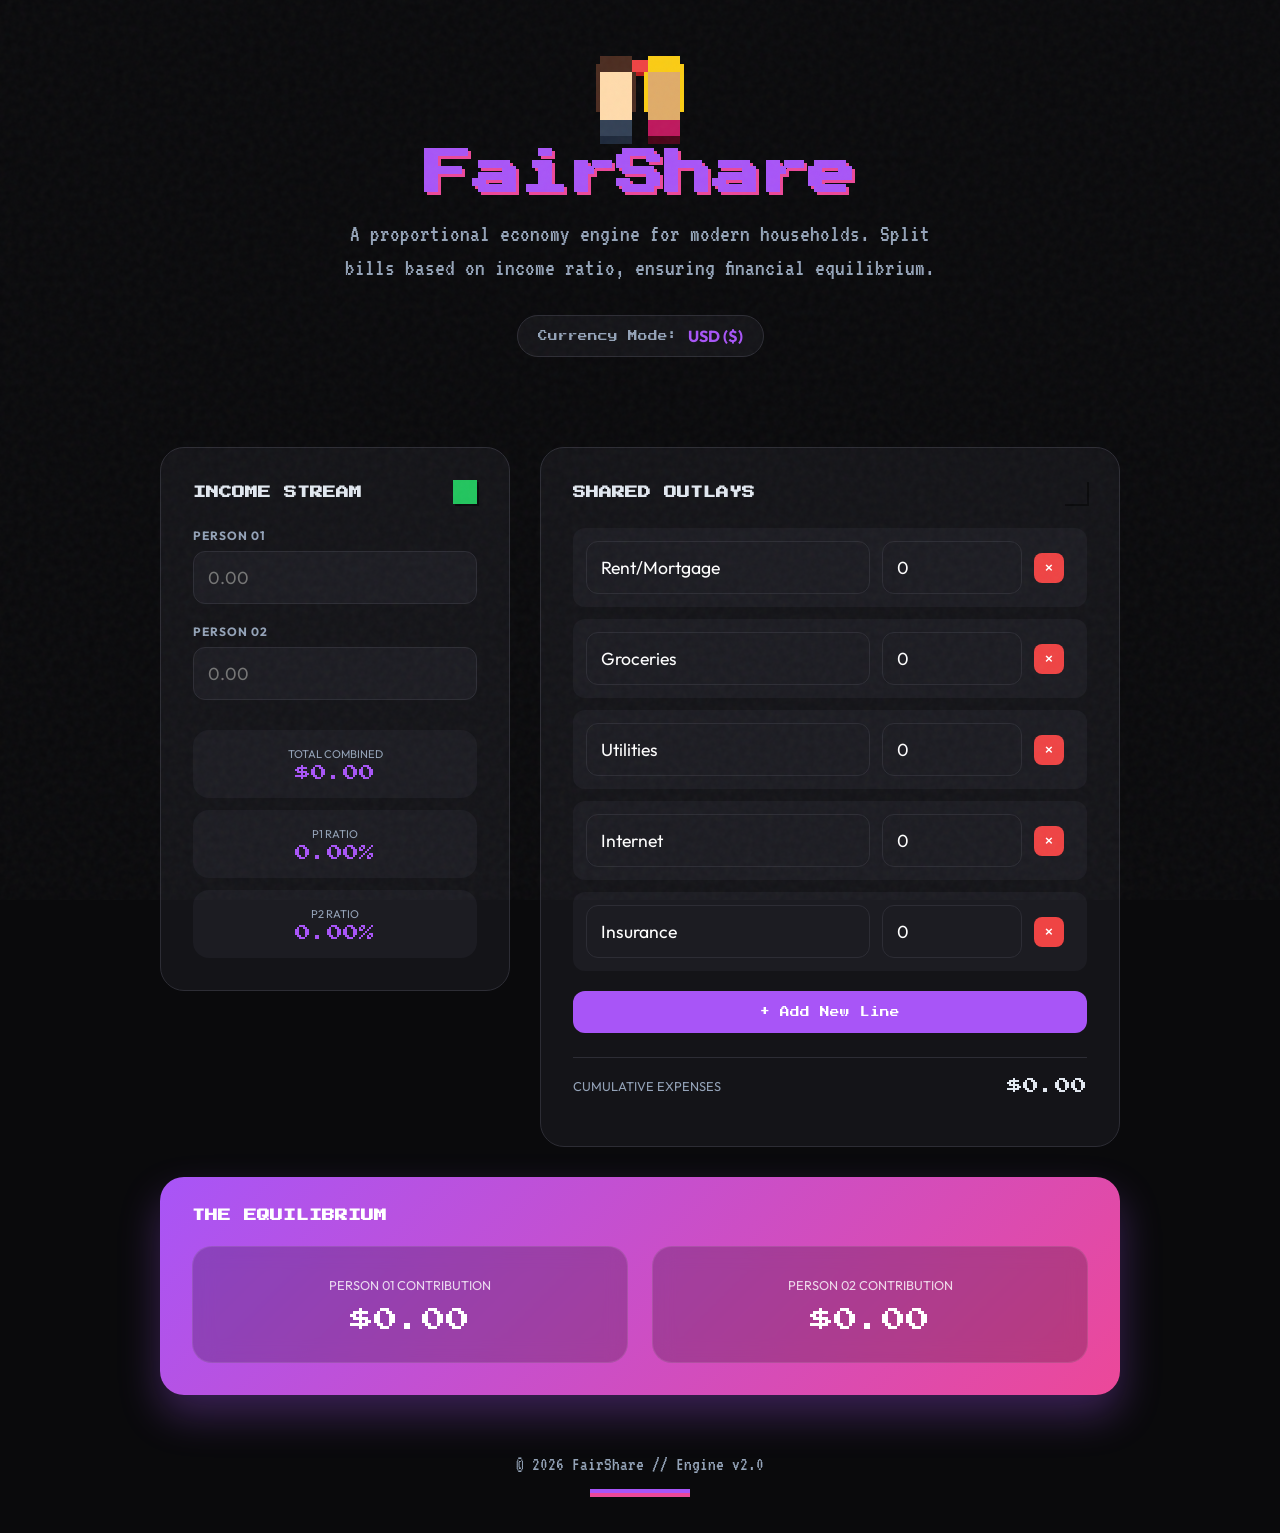
==== fairshare/index.html @ 0f968604 "Add initial HTML structure, CSS styles, and JavaScript functionality for FairShare application" ====
<!DOCTYPE html>
<html lang="en">
<head>
    <meta charset="UTF-8">
    <meta name="viewport" content="width=device-width, initial-scale=1.0">
    <title>FairShare // Proportional Split</title>
    <link rel="preconnect" href="https://fonts.googleapis.com">
    <link rel="preconnect" href="https://fonts.gstatic.com" crossorigin>
    <link href="https://fonts.googleapis.com/css2?family=Press+Start+2P&family=VT323&family=Outfit:wght@300;400;700&display=swap" rel="stylesheet">
    <link rel="stylesheet" href="style.css">
</head>
<body>
    <div class="grain-overlay"></div>
    <div class="container">
        <header>
            <div class="pixel-couple-container">
                <div class="pixel-character p1"></div>
                <div class="pixel-character p2"></div>
                <div class="pixel-heart"></div>
            </div>
            <h1 class="glitch-text">FairShare</h1>
            <p class="description">
                A proportional economy engine for modern households.
                Split bills based on income ratio, ensuring financial equilibrium.
            </p>
            <div class="currency-selector-wrapper">
                <div class="currency-selector-trigger" id="currency-trigger">
                    <span class="selector-label">Currency Mode:</span>
                    <span id="current-currency-display">USD ($)</span>
                </div>
                <div class="currency-options" id="currency-options">
                    <div class="currency-option" data-value="USD">USD ($)</div>
                    <div class="currency-option" data-value="EUR">EUR (€)</div>
                    <div class="currency-option" data-value="SEK">SEK (kr)</div>
                    <div class="currency-option" data-value="NOK">NOK (kr)</div>
                    <div class="currency-option" data-value="DKK">DKK (kr)</div>
                </div>
            </div>
        </header>

        <main>
            <div class="main-grid">
                <section class="card" id="income-section">
                    <div class="card-header">
                        <h2>Income Stream</h2>
                        <div class="pixel-icon-small money-icon"></div>
                    </div>
                    <div class="input-group-row">
                        <div class="input-field">
                            <label for="income1">Person 01</label>
                            <input type="number" id="income1" placeholder="0.00" min="0">
                        </div>
                        <div class="input-field">
                            <label for="income2">Person 02</label>
                            <input type="number" id="income2" placeholder="0.00" min="0">
                        </div>
                    </div>
                    <div class="income-stats-grid">
                        <div class="stat-box">
                            <span class="stat-label">Total Combined</span>
                            <span class="stat-value" id="total-income">0</span>
                        </div>
                        <div class="stat-box">
                            <span class="stat-label">P1 Ratio</span>
                            <span class="stat-value" id="p1-percent">0%</span>
                        </div>
                        <div class="stat-box">
                            <span class="stat-label">P2 Ratio</span>
                            <span class="stat-value" id="p2-percent">0%</span>
                        </div>
                    </div>
                </section>

                <section class="card" id="expense-section">
                    <div class="card-header">
                        <h2>Shared Outlays</h2>
                        <div class="pixel-icon-small bill-icon"></div>
                    </div>
                    <div id="expenses-list">
                        <!-- Dynamic expense fields -->
                    </div>
                    <button id="add-expense-btn" class="btn-pixel">+ Add New Line</button>
                    <div class="expense-footer">
                        <span class="footer-label">Cumulative Expenses</span>
                        <span class="footer-value" id="total-expenses">0</span>
                    </div>
                </section>

                <section class="card results-card" id="results-section">
                    <div class="card-header">
                        <h2>The Equilibrium</h2>
                    </div>
                    <div class="results-display">
                        <div class="result-box">
                            <span class="result-label">Person 01 Contribution</span>
                            <div class="result-amount" id="p1-final-share">0</div>
                        </div>
                        <div class="result-box">
                            <span class="result-label">Person 02 Contribution</span>
                            <div class="result-amount" id="p2-final-share">0</div>
                        </div>
                    </div>
                </section>
            </div>
        </main>

        <footer>
            <div class="footer-content">
                <p>&copy; 2026 FairShare // Engine v2.0</p>
                <div class="pixel-footer-deco"></div>
            </div>
        </footer>
    </div>
    <script src="script.js"></script>
</body>
</html>
---- fairshare/style.css ----
:root {
    /* Dark Theme Palette */
    --bg-deep: #0a0a0c;
    --bg-card: #141418;
    --bg-accent: #1c1c22;
    --primary: #a855f7;
    --primary-glow: rgba(168, 85, 247, 0.4);
    --secondary: #ec4899;
    --text-main: #e2e8f0;
    --text-dim: #94a3b8;
    --border-color: #2d2d35;
    --success: #22c55e;
    --pixel-skin-1: #ffdbac;
    --pixel-skin-2: #e0ac69;
    --pixel-hair-1: #4b2c20;
    --pixel-hair-2: #facc15;
}

* {
    box-sizing: border-box;
    margin: 0;
    padding: 0;
}

body {
    font-family: 'Outfit', sans-serif;
    background-color: var(--bg-deep);
    color: var(--text-main);
    min-height: 100vh;
    overflow-x: hidden;
    display: flex;
    justify-content: center;
}

/* Grain/Noise Texture Overlay */
.grain-overlay {
    position: fixed;
    top: 0; left: 0; width: 100%; height: 100%;
    pointer-events: none;
    z-index: 9999;
    background-image: url("data:image/svg+xml,%3Csvg viewBox='0 0 200 200' xmlns='http://www.w3.org/2000/svg'%3E%3Cfilter id='noiseFilter'%3E%3CfeTurbulence type='fractalNoise' baseFrequency='0.65105' numOctaves='3' stitchTiles='stitch'/%3E%3C/filter%3E%3Crect width='100%25' height='100%25' filter='url(%23noiseFilter)'/%3E%3C/svg%3E");
    opacity: 0.04;
}

.container {
    width: 100%;
    max-width: 1000px;
    padding: 40px 20px;
    z-index: 1;
}

/* --- Header & Typography --- */
header {
    text-align: center;
    margin-bottom: 60px;
    position: relative;
}

.glitch-text {
    font-family: 'Press Start 2P', cursive;
    font-size: 3rem;
    color: var(--primary);
    text-shadow: 3px 3px 0px var(--secondary);
    margin-bottom: 20px;
    animation: glitch 3s infinite;
}

@keyframes glitch {
    0% { transform: translate(0); }
    2% { transform: translate(-2px, 2px); }
    4% { transform: translate(2px, -2px); }
    6% { transform: translate(0); }
}

.description {
    font-family: 'VT323', monospace;
    font-size: 1.5rem;
    color: var(--text-dim);
    max-width: 600px;
    margin: 0 auto 30px;
    line-height: 1.4;
}

/* --- Currency Selector Custom --- */
.currency-selector-wrapper {
    position: relative;
    display: inline-flex;
    margin-bottom: 30px;
}

.currency-selector-trigger {
    display: flex;
    align-items: center;
    gap: 10px;
    background: var(--bg-card);
    padding: 10px 20px;
    border-radius: 100px;
    border: 1px solid var(--border-color);
    cursor: pointer;
    transition: all 0.3s ease;
    user-select: none;
}

.currency-selector-trigger:hover {
    border-color: var(--primary);
    box-shadow: 0 0 15px var(--primary-glow);
}

.currency-selector-trigger .selector-label {
    font-family: 'Press Start 2P', cursive;
    font-size: 0.6rem;
    color: var(--text-dim);
}

.currency-selector-trigger #current-currency-display {
    font-family: 'Outfit', sans-serif;
    font-weight: 700;
    color: var(--primary);
}

.currency-options {
    position: absolute;
    top: calc(100% + 8px);
    left: 50%;
    transform: translateX(-50%) translateY(-10px);
    background: var(--bg-card);
    border: 1px solid var(--border-color);
    border-radius: 16px;
    width: 160px;
    display: none;
    flex-direction: column;
    padding: 8px;
    gap: 4px;
    z-index: 100;
    box-shadow: 0 10px 25px rgba(0,0,0,0.5);
}

.currency-options.open {
    display: flex;
    animation: slideDown 0.2s ease-out forwards;
}

@keyframes slideDown {
    from { opacity: 0; transform: translateX(-50%) translateY(-20px); }
    to { opacity: 1; transform: translateX(-50%) translateY(0); }
}

.currency-option {
    padding: 10px 15px;
    border-radius: 10px;
    cursor: pointer;
    font-family: 'Outfit', sans-serif;
    font-size: 0.9rem;
    color: var(--text-main);
    transition: all 0.2s ease;
}

.currency-option:hover {
    background: var(--bg-accent);
    color: var(--primary);
}

.currency-option.active {
    background: var(--primary);
    color: white;
}

/* --- Pixel Couple Art --- */
.pixel-couple-container {
    position: relative;
    width: 120px;
    height: 80px;
    margin: 0 auto 30px;
}

.pixel-character {
    position: absolute;
    width: 32px;
    height: 48px;
    bottom: 0;
}

.pixel-character.p1 {
    left: 20px;
    background: var(--pixel-skin-1);
    box-shadow:
        0 -8px 0 0 var(--pixel-hair-1), /* Hair */
        0 -16px 0 0 var(--pixel-hair-1),
        -4px -8px 0 0 var(--pixel-hair-1),
        4px -8px 0 0 var(--pixel-hair-1),
        0 8px 0 0 #334155, /* Shirt */
        0 16px 0 0 #334155,
        0 24px 0 0 #1e293b; /* Pants */
}

.pixel-character.p2 {
    right: 20px;
    background: var(--pixel-skin-2);
    box-shadow:
        0 -8px 0 0 var(--pixel-hair-2), /* Hair */
        0 -16px 0 0 var(--pixel-hair-2),
        -4px -8px 0 0 var(--pixel-hair-2),
        4px -8px 0 0 var(--pixel-hair-2),
        0 8px 0 0 #be185d, /* Shirt */
        0 16px 0 0 #be185d,
        0 24px 0 0 #4c0519; /* Pants */
}

.pixel-heart {
    position: absolute;
    width: 8px;
    height: 8px;
    background: #ef4444;
    left: 50%;
    top: 20px;
    transform: translateX(-50%);
    box-shadow:
        4px 0 0 0 #ef4444, -4px 0 0 0 #ef4444,
        0 4px 0 0 #ef4444, 4px 4px 0 0 #ef4444, -4px 4px 0 0 #ef4444,
        0 8px 0 0 #b91c1c;
    animation: beat 1s infinite;
}

@keyframes beat {
    0%, 100% { transform: translateX(-50%) scale(1); }
    50% { transform: translateX(-50%) scale(1.2); }
}

/* --- Main Layout & Cards --- */
.main-grid {
    display: grid;
    grid-template-columns: 1fr 1.5fr;
    gap: 30px;
    align-items: start;
}

.card {
    background: var(--bg-card);
    border: 1px solid var(--border-color);
    border-radius: 24px;
    padding: 32px;
    position: relative;
    transition: transform 0.3s ease, box-shadow 0.3s ease;
}

.card:hover {
    transform: translateY(-5px);
    box-shadow: 0 10px 30px rgba(0,0,0,0.5);
}

.card-header {
    display: flex;
    justify-content: space-between;
    align-items: center;
    margin-bottom: 24px;
}

h2 {
    font-family: 'Press Start 2P', cursive;
    font-size: 0.8rem;
    color: var(--text-main);
    text-transform: uppercase;
}

.pixel-icon-small {
    width: 24px;
    height: 24px;
}

.money-icon {
    background: var(--success);
    box-shadow: 2px 2px 0 var(--bg-deep);
}

.bill-icon {
    background: var(--accent);
    box-shadow: 2px 2px 0 var(--bg-deep);
}

/* Inputs */
.input-group-row {
    display: flex;
    flex-direction: column;
    gap: 20px;
}

.input-field {
    display: flex;
    flex-direction: column;
    gap: 8px;
}

label {
    font-size: 0.75rem;
    text-transform: uppercase;
    letter-spacing: 1px;
    color: var(--text-dim);
    font-weight: 700;
}

input {
    background: var(--bg-accent);
    border: 1px solid var(--border-color);
    border-radius: 12px;
    padding: 14px;
    color: white;
    font-family: 'Outfit', sans-serif;
    font-size: 1.1rem;
    transition: all 0.2s ease;
}

input:focus {
    outline: none;
    border-color: var(--primary);
    box-shadow: 0 0 0 4px var(--primary-glow);
}

/* Stats Grid */
.income-stats-grid {
    margin-top: 30px;
    display: grid;
    grid-template-columns: 1fr;
    gap: 12px;
}

.stat-box {
    background: var(--bg-accent);
    padding: 16px;
    border-radius: 16px;
    display: flex;
    flex-direction: column;
    align-items: center;
    border: 1px solid transparent;
    transition: all 0.3s ease;
}

.stat-box:hover {
    border-color: var(--primary);
}

.stat-label {
    font-size: 0.7rem;
    color: var(--text-dim);
    text-transform: uppercase;
    margin-bottom: 4px;
}

.stat-value {
    font-family: 'Press Start 2P', cursive;
    font-size: 1rem;
    color: var(--primary);
}

/* Expenses Section */
#expenses-list {
    display: flex;
    flex-direction: column;
    gap: 12px;
    margin-bottom: 20px;
}

.expense-item {
    display: grid;
    grid-template-columns: 1fr 140px 40px;
    gap: 12px;
    background: var(--bg-accent);
    padding: 12px;
    border-radius: 12px;
    align-items: center;
    border: 1px solid transparent;
}

.expense-item:hover {
    border-color: var(--border-color);
}

.btn-pixel {
    width: 100%;
    padding: 16px;
    background: var(--primary);
    color: white;
    border: none;
    border-radius: 12px;
    font-family: 'Press Start 2P', cursive;
    font-size: 0.6rem;
    cursor: pointer;
    transition: all 0.2s ease;
    box-shadow: 0 4px 0 var(--primary-dark);
    margin-bottom: 24px;
}

.btn-pixel:active {
    transform: translateY(2px);
    box-shadow: 0 2px 0 var(--primary-dark);
}

.remove-btn {
    background: #ef4444;
    color: white;
    border: none;
    width: 30px;
    height: 30px;
    border-radius: 8px;
    cursor: pointer;
    font-weight: bold;
}

.expense-footer {
    display: flex;
    justify-content: space-between;
    align-items: center;
    padding: 20px 0;
    border-top: 1px solid var(--border-color);
}

.footer-label {
    font-size: 0.8rem;
    color: var(--text-dim);
    text-transform: uppercase;
}

.footer-value {
    font-family: 'Press Start 2P', cursive;
    font-size: 1rem;
    color: var(--text-main);
}

/* Results Card */
.results-card {
    grid-column: 1 / -1;
    background: linear-gradient(135deg, var(--primary), var(--secondary));
    color: white;
    border: none;
    text-align: center;
    box-shadow: 0 20px 40px rgba(168, 85, 247, 0.3);
}

.results-card h2 {
    color: white;
    justify-content: center;
}

.results-display {
    display: grid;
    grid-template-columns: 1fr 1fr;
    gap: 24px;
    margin-top: 20px;
}

.result-box {
    background: rgba(0, 0, 0, 0.2);
    padding: 30px;
    border-radius: 20px;
    backdrop-filter: blur(10px);
    border: 1px solid rgba(255, 255, 255, 0.1);
}

.result-label {
    display: block;
    font-size: 0.8rem;
    text-transform: uppercase;
    margin-bottom: 15px;
    opacity: 0.8;
}

.result-amount {
    font-family: 'Press Start 2P', cursive;
    font-size: 1.5rem;
    color: white;
}

/* Footer */
footer {
    margin-top: 60px;
    text-align: center;
}

.footer-content {
    display: flex;
    flex-direction: column;
    align-items: center;
    gap: 15px;
}

footer p {
    font-family: 'VT323', monospace;
    color: var(--text-dim);
    font-size: 1.2rem;
}

.pixel-footer-deco {
    width: 100px;
    height: 4px;
    background: var(--primary);
    box-shadow: 0 4px 0 var(--secondary);
}

@media (max-width: 768px) {
    .main-grid {
        grid-template-columns: 1fr;
    }

    .results-display {
        grid-template-columns: 1fr;
    }

    .glitch-text {
        font-size: 2rem;
    }
}
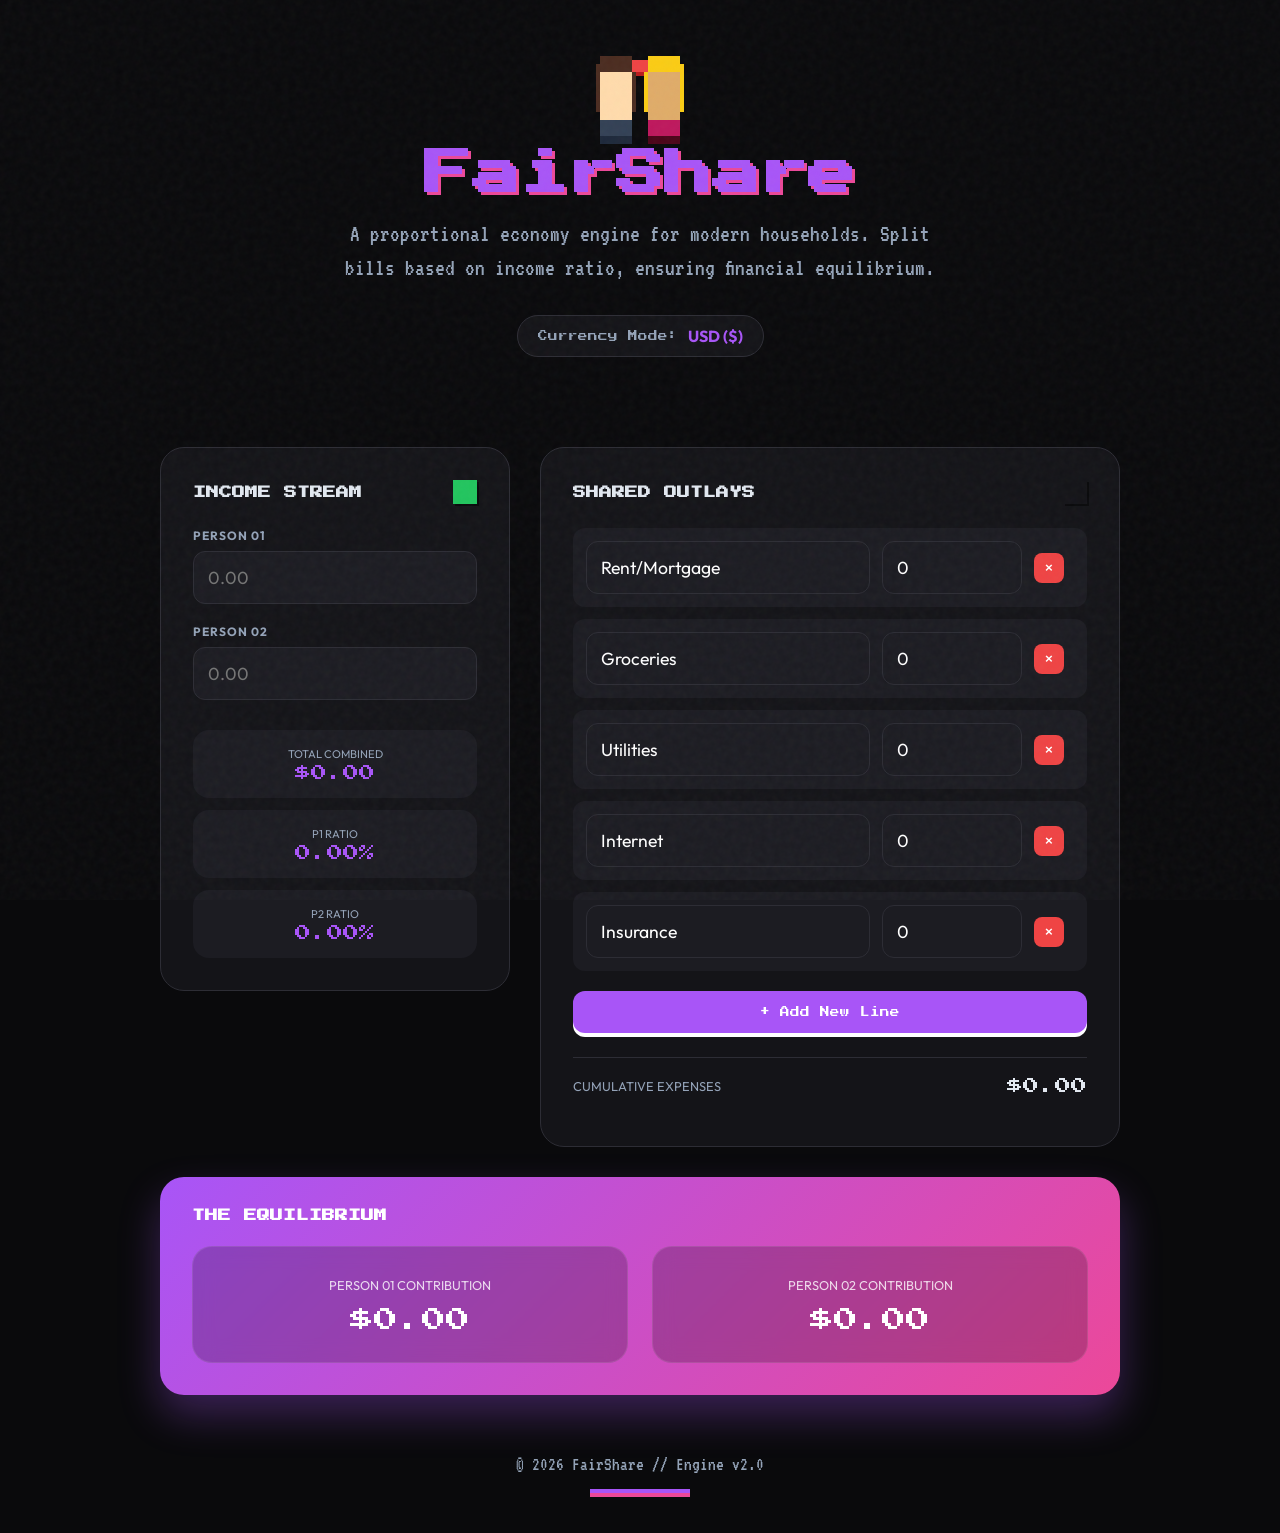
==== commit 4ec731ab: "Add favicon link to index.html" ====
--- a/fairshare/index.html
+++ b/fairshare/index.html
@@ -7,6 +7,7 @@
     <link rel="preconnect" href="https://fonts.googleapis.com">
     <link rel="preconnect" href="https://fonts.gstatic.com" crossorigin>
     <link href="https://fonts.googleapis.com/css2?family=Press+Start+2P&family=VT323&family=Outfit:wght@300;400;700&display=swap" rel="stylesheet">
+    <link rel="icon" href="favicon.ico" type="image/x-icon">
     <link rel="stylesheet" href="style.css">
 </head>
 <body>
--- a/fairshare/style.css
+++ b/fairshare/style.css
@@ -60,7 +60,7 @@
     font-family: 'Press Start 2P', cursive;
     font-size: 3rem;
     color: var(--primary);
-    text-shadow: 3px 3px 0px var(--secondary);
+    text-shadow: 3px 3px 0 var(--secondary);
     margin-bottom: 20px;
     animation: glitch 3s infinite;
 }
@@ -273,7 +273,6 @@
 }
 
 .bill-icon {
-    background: var(--accent);
     box-shadow: 2px 2px 0 var(--bg-deep);
 }
 
@@ -385,13 +384,13 @@
     font-size: 0.6rem;
     cursor: pointer;
     transition: all 0.2s ease;
-    box-shadow: 0 4px 0 var(--primary-dark);
+    box-shadow: 0 4px 0;
     margin-bottom: 24px;
 }
 
 .btn-pixel:active {
     transform: translateY(2px);
-    box-shadow: 0 2px 0 var(--primary-dark);
+    box-shadow: 0 2px 0;
 }
 
 .remove-btn {
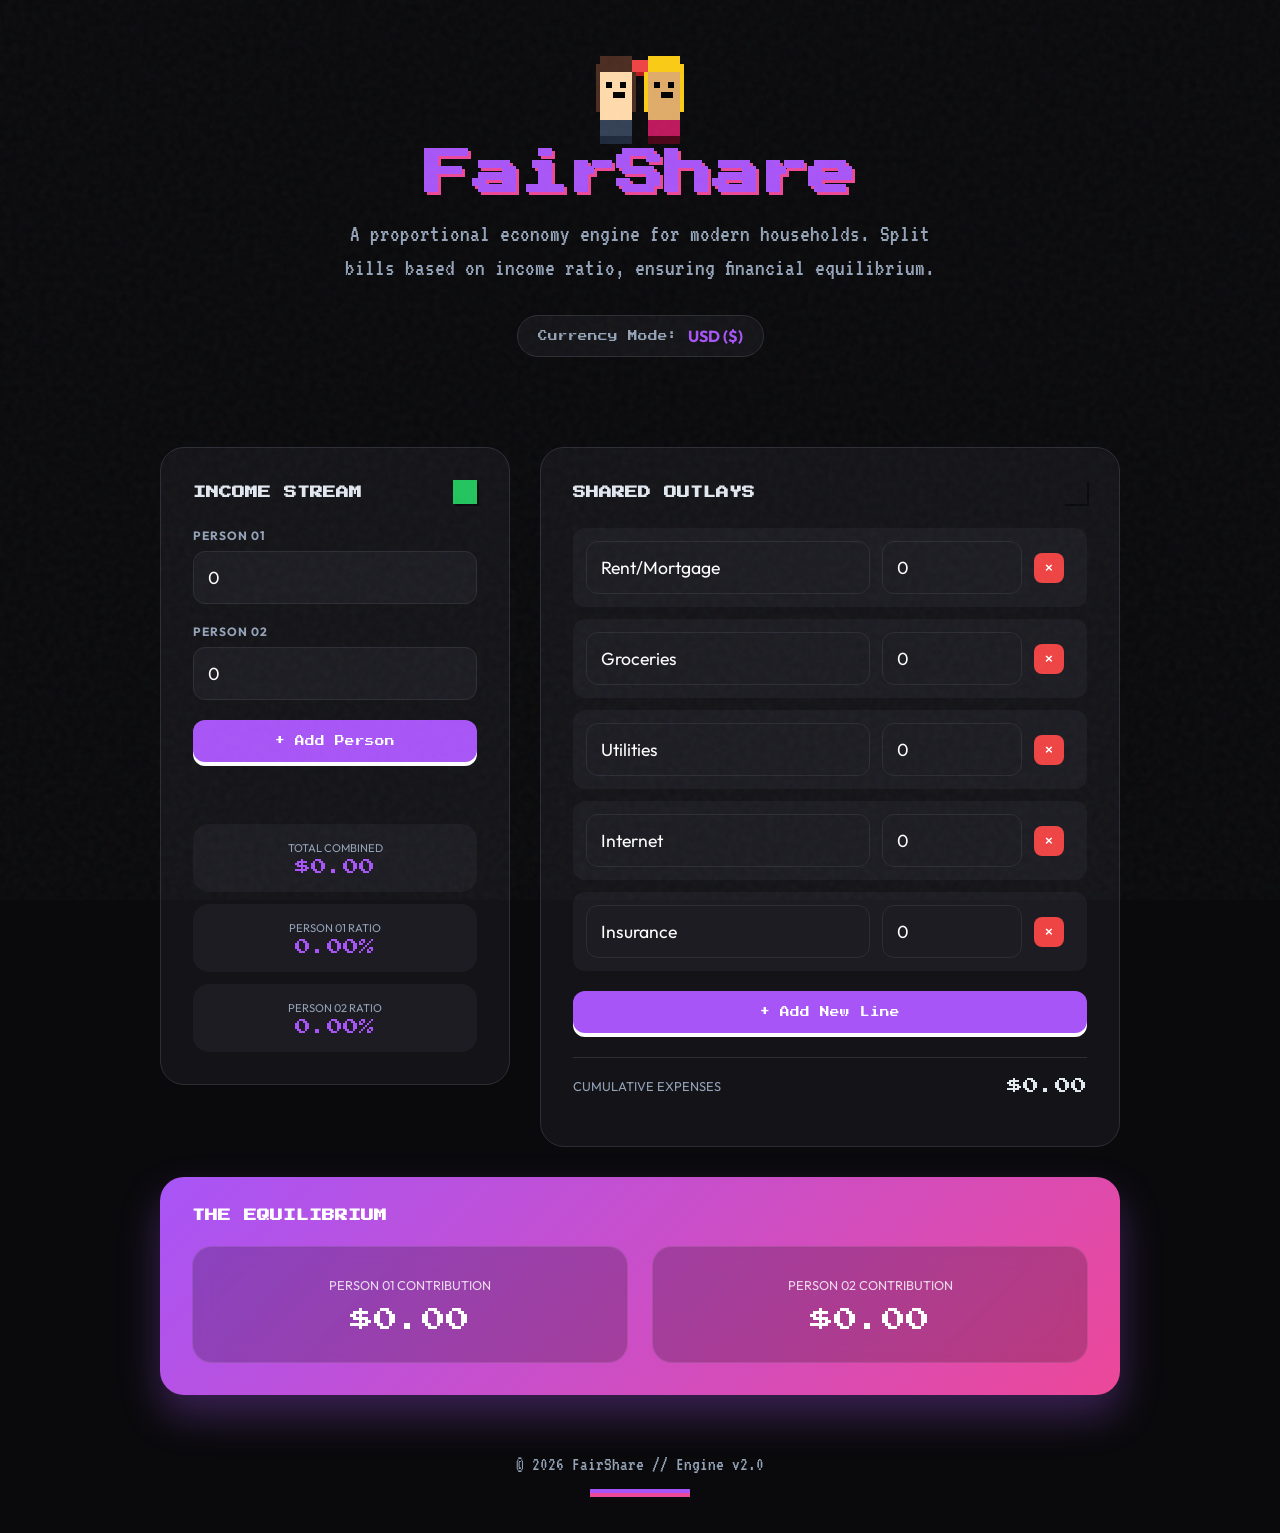
==== commit 582a782c: "Refactor income input handling to support dynamic person management and update UI components" ====
--- a/fairshare/index.html
+++ b/fairshare/index.html
@@ -46,29 +46,12 @@
                         <h2>Income Stream</h2>
                         <div class="pixel-icon-small money-icon"></div>
                     </div>
-                    <div class="input-group-row">
-                        <div class="input-field">
-                            <label for="income1">Person 01</label>
-                            <input type="number" id="income1" placeholder="0.00" min="0">
-                        </div>
-                        <div class="input-field">
-                            <label for="income2">Person 02</label>
-                            <input type="number" id="income2" placeholder="0.00" min="0">
-                        </div>
+                    <div class="input-group-row" id="persons-container">
+                        <!-- Dynamically populated by script.js -->
                     </div>
-                    <div class="income-stats-grid">
-                        <div class="stat-box">
-                            <span class="stat-label">Total Combined</span>
-                            <span class="stat-value" id="total-income">0</span>
-                        </div>
-                        <div class="stat-box">
-                            <span class="stat-label">P1 Ratio</span>
-                            <span class="stat-value" id="p1-percent">0%</span>
-                        </div>
-                        <div class="stat-box">
-                            <span class="stat-label">P2 Ratio</span>
-                            <span class="stat-value" id="p2-percent">0%</span>
-                        </div>
+                    <button id="add-person-btn" class="btn-pixel" style="margin-bottom: 20px;">+ Add Person</button>
+                    <div class="income-stats-grid" id="income-stats-container">
+                        <!-- Dynamically populated by script.js -->
                     </div>
                 </section>
 
@@ -91,15 +74,8 @@
                     <div class="card-header">
                         <h2>The Equilibrium</h2>
                     </div>
-                    <div class="results-display">
-                        <div class="result-box">
-                            <span class="result-label">Person 01 Contribution</span>
-                            <div class="result-amount" id="p1-final-share">0</div>
-                        </div>
-                        <div class="result-box">
-                            <span class="result-label">Person 02 Contribution</span>
-                            <div class="result-amount" id="p2-final-share">0</div>
-                        </div>
+                    <div class="results-display" id="results-container">
+                        <!-- Dynamically populated by script.js -->
                     </div>
                 </section>
             </div>
--- a/fairshare/style.css
+++ b/fairshare/style.css
@@ -184,26 +184,42 @@
     left: 20px;
     background: var(--pixel-skin-1);
     box-shadow:
-        0 -8px 0 0 var(--pixel-hair-1), /* Hair */
-        0 -16px 0 0 var(--pixel-hair-1),
-        -4px -8px 0 0 var(--pixel-hair-1),
-        4px -8px 0 0 var(--pixel-hair-1),
-        0 8px 0 0 #334155, /* Shirt */
-        0 16px 0 0 #334155,
-        0 24px 0 0 #1e293b; /* Pants */
+        /* Hair */
+        0 -8px 0 0 var(--pixel-hair-1), 0 -16px 0 0 var(--pixel-hair-1),
+        -4px -8px 0 0 var(--pixel-hair-1), 4px -8px 0 0 var(--pixel-hair-1),
+        /* Shirt */
+        0 8px 0 0 #334155, 0 16px 0 0 #334155,
+        /* Pants */
+        0 24px 0 0 #1e293b;
+}
+.pixel-character.p1::after {
+    content: "";
+    position: absolute;
+    top: 10px; left: 6px;
+    width: 6px; height: 6px;
+    background: #000;
+    box-shadow: 14px 0 0 #000, 7px 10px 0 #000, 13px 10px 0 #000;
 }
 
 .pixel-character.p2 {
     right: 20px;
     background: var(--pixel-skin-2);
     box-shadow:
-        0 -8px 0 0 var(--pixel-hair-2), /* Hair */
-        0 -16px 0 0 var(--pixel-hair-2),
-        -4px -8px 0 0 var(--pixel-hair-2),
-        4px -8px 0 0 var(--pixel-hair-2),
-        0 8px 0 0 #be185d, /* Shirt */
-        0 16px 0 0 #be185d,
-        0 24px 0 0 #4c0519; /* Pants */
+        /* Hair */
+        0 -8px 0 0 var(--pixel-hair-2), 0 -16px 0 0 var(--pixel-hair-2),
+        -4px -8px 0 0 var(--pixel-hair-2), 4px -8px 0 0 var(--pixel-hair-2),
+        /* Shirt */
+        0 8px 0 0 #be185d, 0 16px 0 0 #be185d,
+        /* Pants */
+        0 24px 0 0 #4c0519;
+}
+.pixel-character.p2::after {
+    content: "";
+    position: absolute;
+    top: 10px; left: 6px;
+    width: 6px; height: 6px;
+    background: #000;
+    box-shadow: 14px 0 0 #000, 7px 10px 0 #000, 13px 10px 0 #000;
 }
 
 .pixel-heart {
@@ -281,6 +297,7 @@
     display: flex;
     flex-direction: column;
     gap: 20px;
+    margin-bottom: 20px;
 }
 
 .input-field {
@@ -318,7 +335,7 @@
 .income-stats-grid {
     margin-top: 30px;
     display: grid;
-    grid-template-columns: 1fr;
+    grid-template-columns: repeat(auto-fit, minmax(140px, 1fr));
     gap: 12px;
 }
 
@@ -331,6 +348,10 @@
     align-items: center;
     border: 1px solid transparent;
     transition: all 0.3s ease;
+}
+
+.stat-box:first-child {
+    grid-column: 1 / -1;
 }
 
 .stat-box:hover {
@@ -441,7 +462,7 @@
 
 .results-display {
     display: grid;
-    grid-template-columns: 1fr 1fr;
+    grid-template-columns: repeat(2, 1fr);
     gap: 24px;
     margin-top: 20px;
 }
@@ -494,6 +515,10 @@
     box-shadow: 0 4px 0 var(--secondary);
 }
 
+#add-person-btn {
+    margin-bottom: 32px !important;
+}
+
 @media (max-width: 768px) {
     .main-grid {
         grid-template-columns: 1fr;
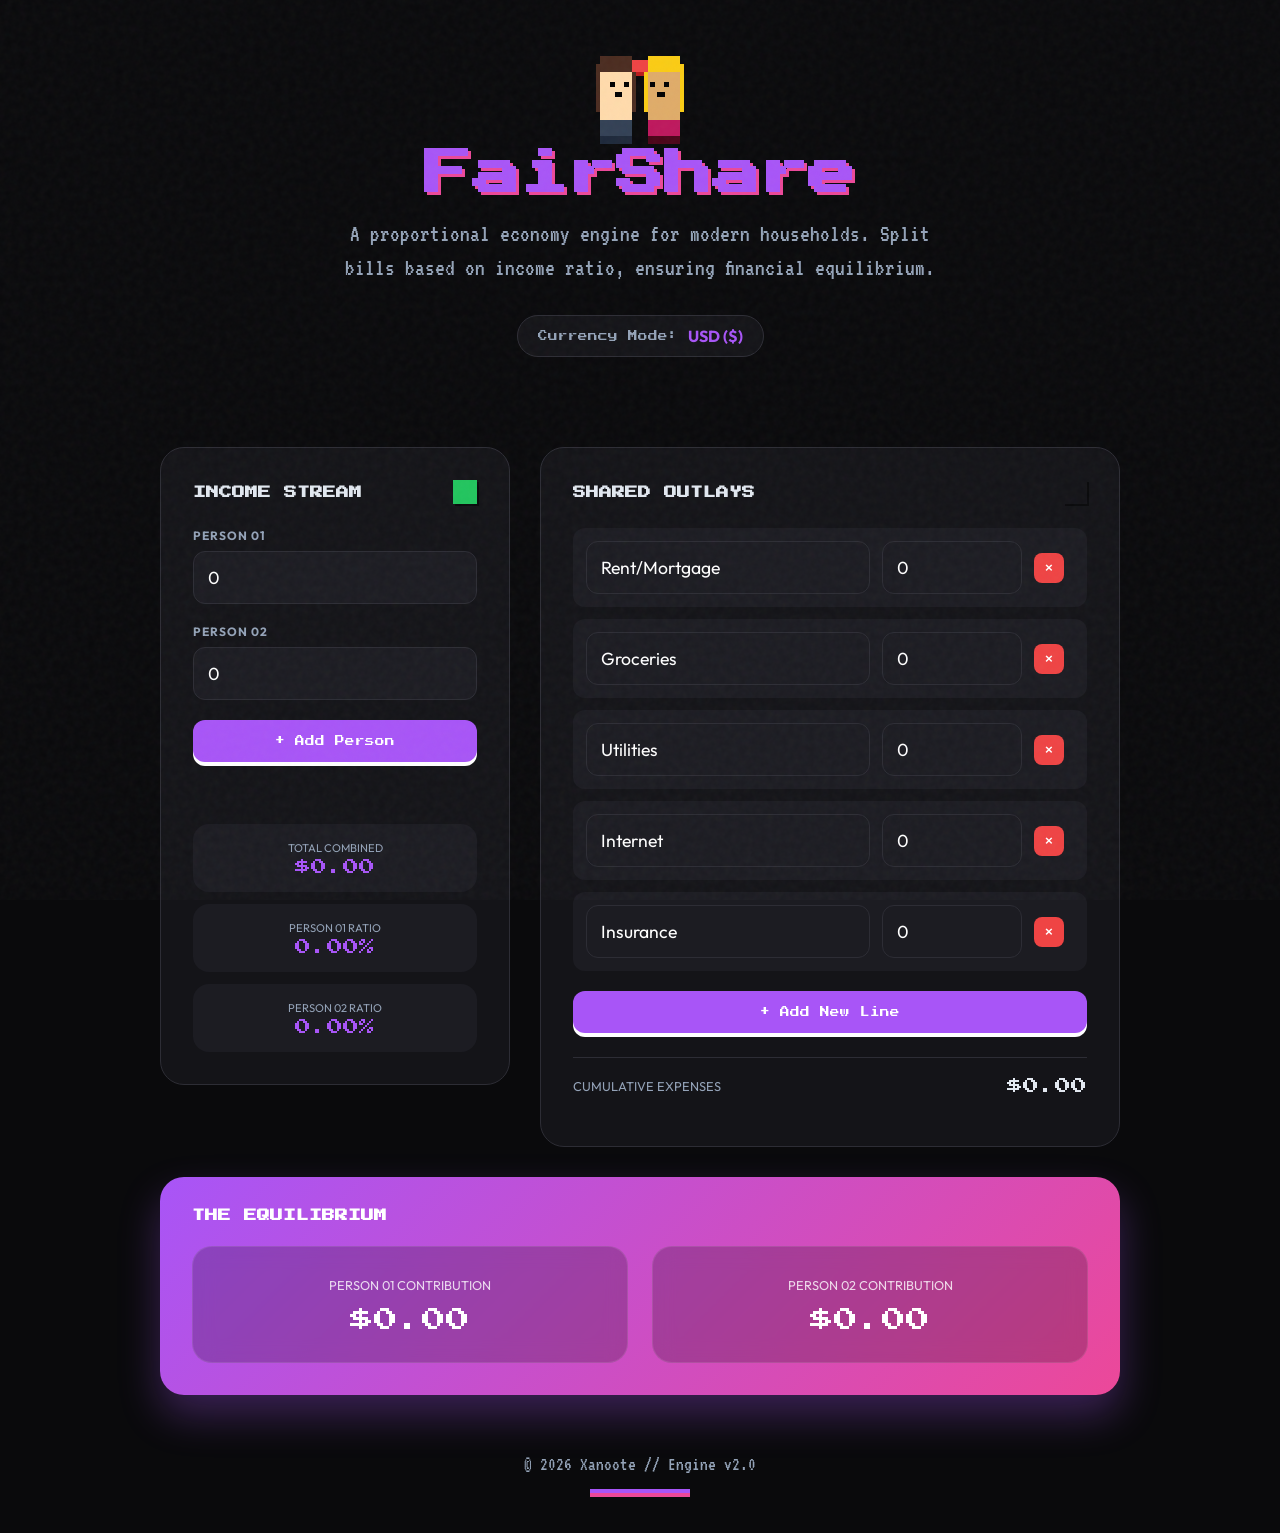
==== commit f6b388f8: "Update footer branding and refine pixel character styles for consistency" ====
--- a/fairshare/index.html
+++ b/fairshare/index.html
@@ -83,7 +83,7 @@
 
         <footer>
             <div class="footer-content">
-                <p>&copy; 2026 FairShare // Engine v2.0</p>
+                <p>&copy; 2026 Xanoote // Engine v2.0</p>
                 <div class="pixel-footer-deco"></div>
             </div>
         </footer>
--- a/fairshare/style.css
+++ b/fairshare/style.css
@@ -195,10 +195,10 @@
 .pixel-character.p1::after {
     content: "";
     position: absolute;
-    top: 10px; left: 6px;
-    width: 6px; height: 6px;
+    top: 10px; left: 10px;
+    width: 5px; height: 5px;
     background: #000;
-    box-shadow: 14px 0 0 #000, 7px 10px 0 #000, 13px 10px 0 #000;
+    box-shadow: 14px 0 0 #000, 7px 10px 0 #000, 5px 10px 0 #000;
 }
 
 .pixel-character.p2 {
@@ -216,10 +216,10 @@
 .pixel-character.p2::after {
     content: "";
     position: absolute;
-    top: 10px; left: 6px;
-    width: 6px; height: 6px;
+    top: 10px; left: 2px;
+    width: 5px; height: 5px;
     background: #000;
-    box-shadow: 14px 0 0 #000, 7px 10px 0 #000, 13px 10px 0 #000;
+    box-shadow: 14px 0 0 #000, 7px 10px 0 #000, 10px 10px 0 #000;
 }
 
 .pixel-heart {
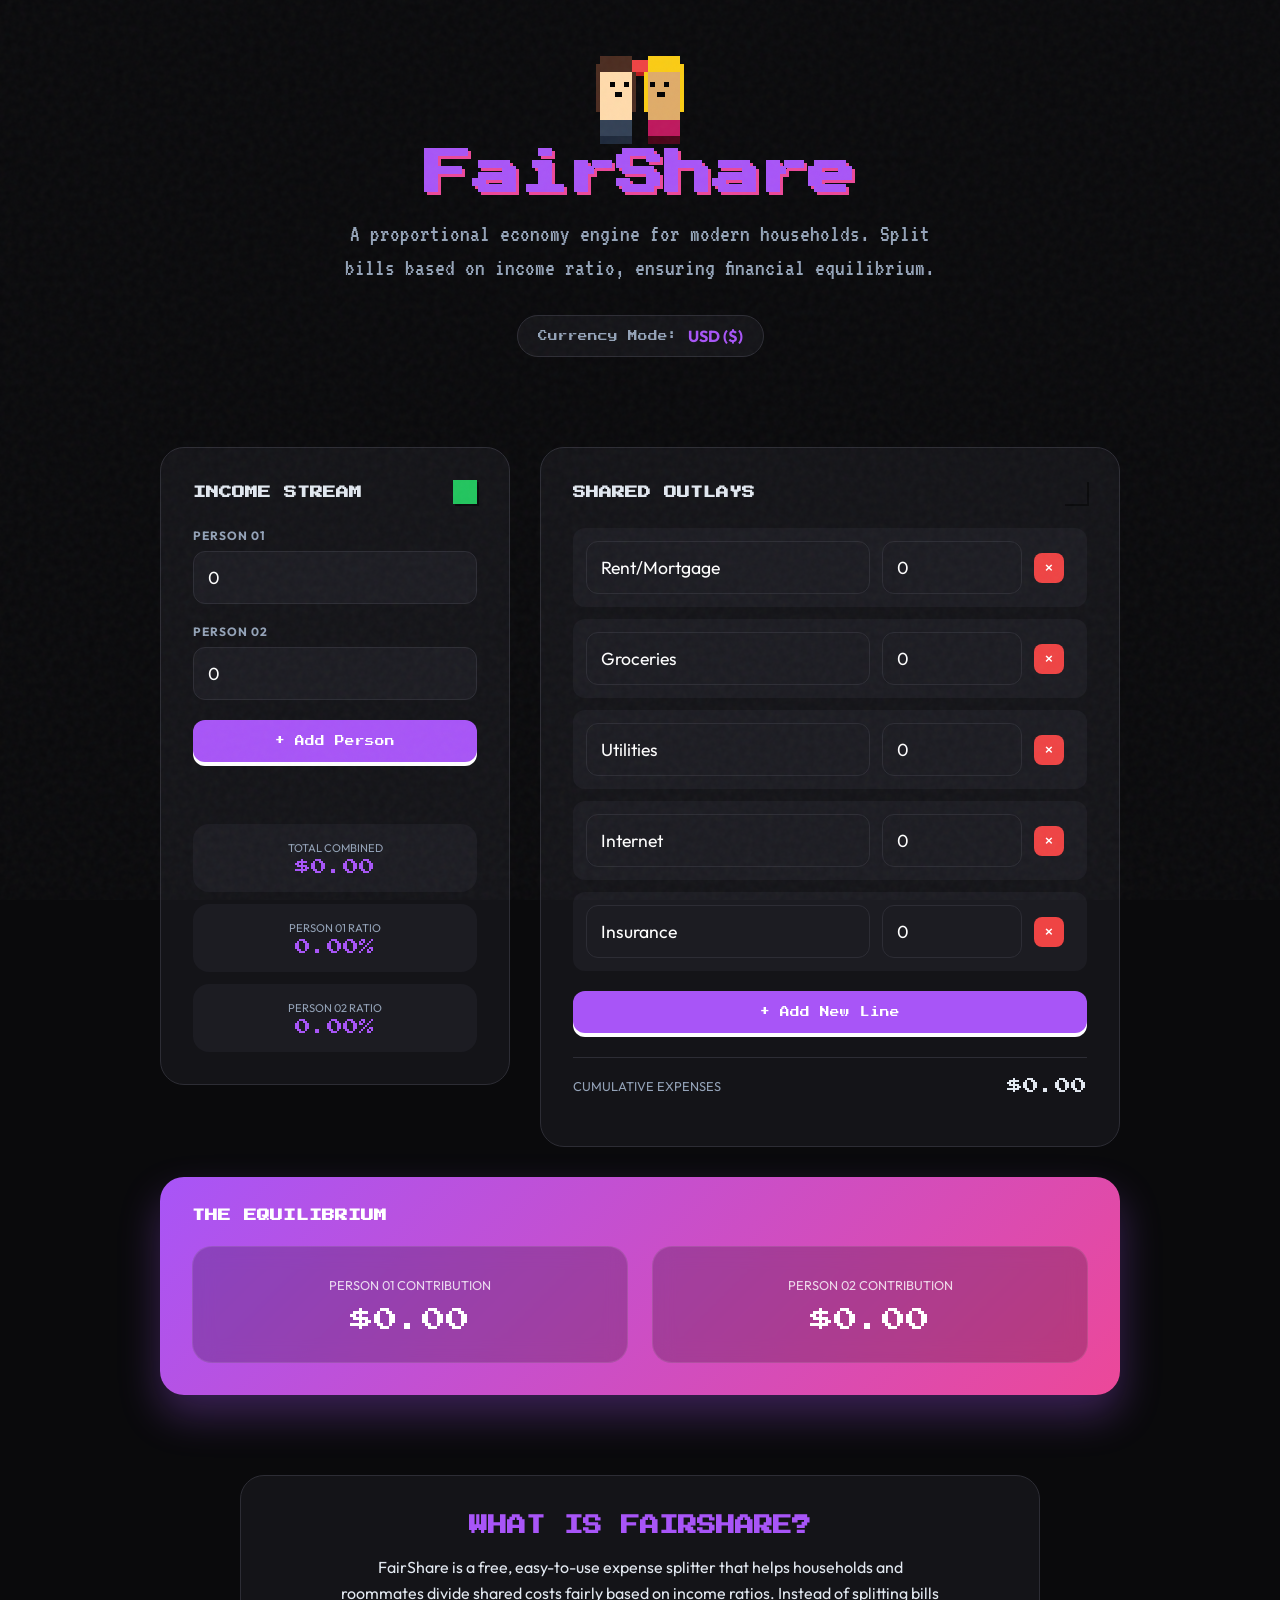
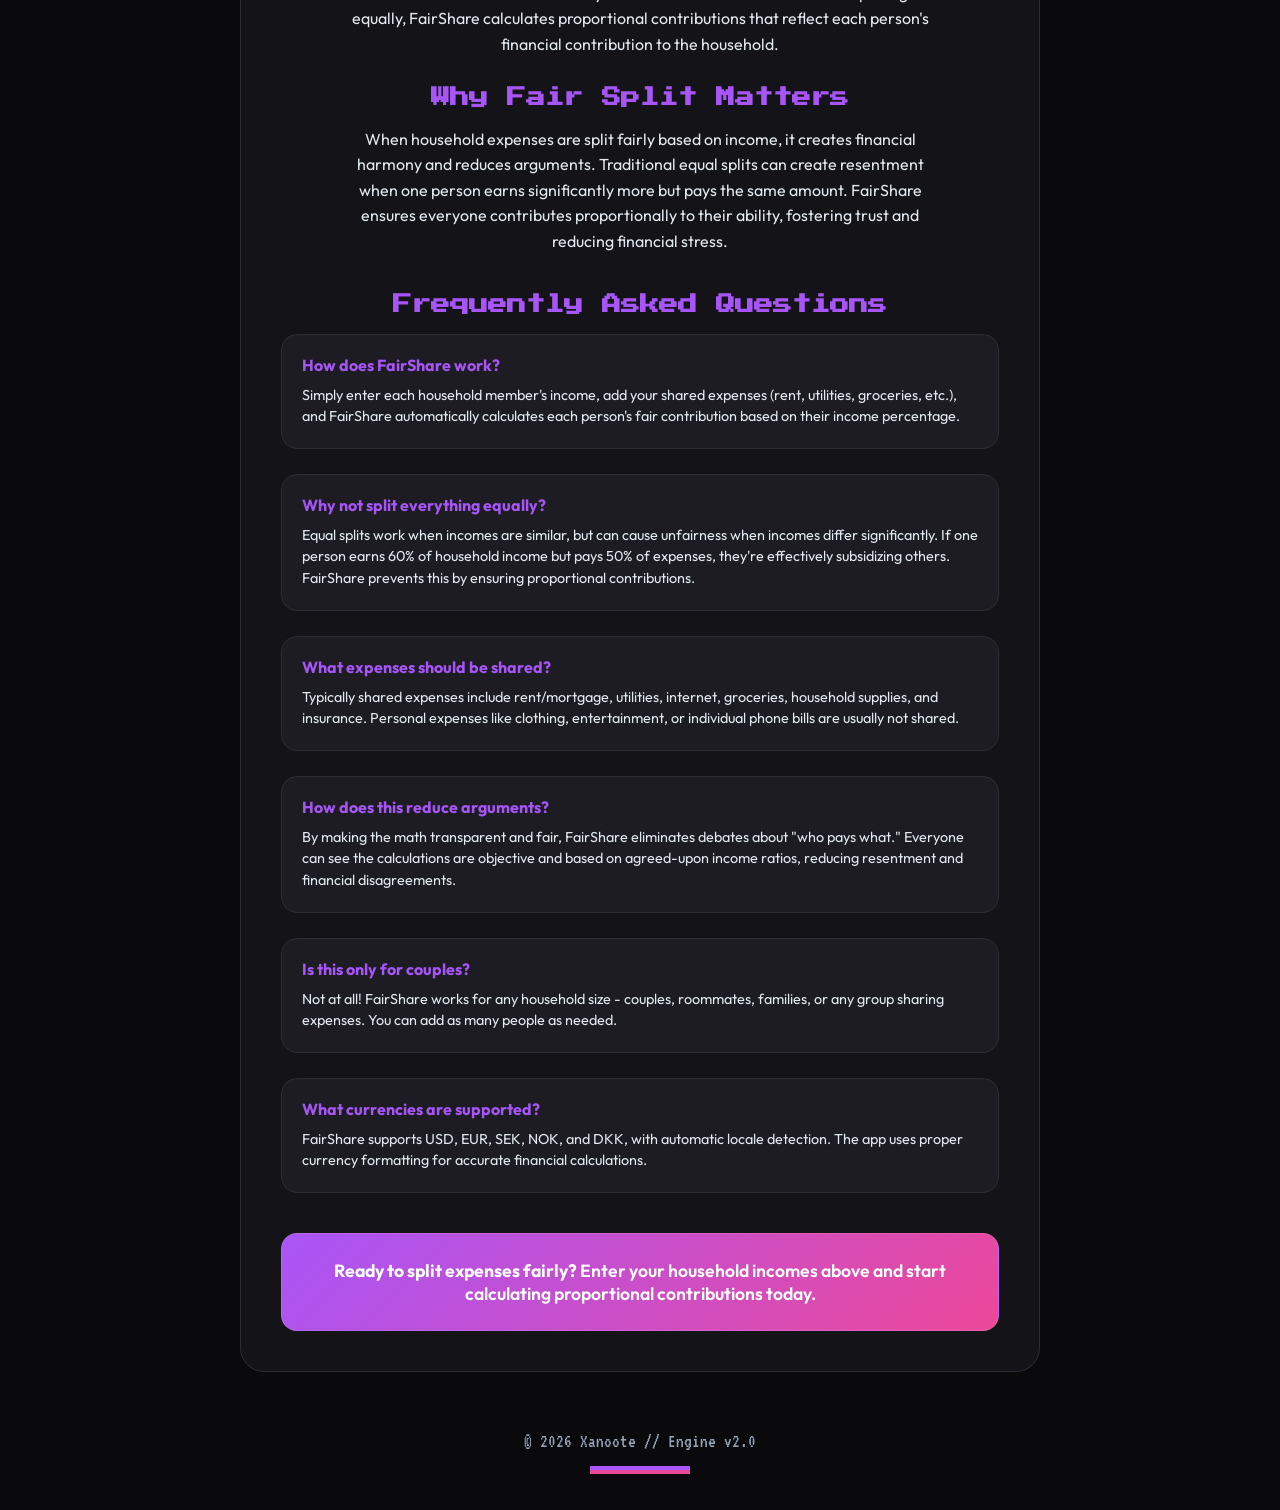
==== commit 0d63fed5: "Add info section with FAQs and enhance meta tags for SEO optimization" ====
--- a/fairshare/index.html
+++ b/fairshare/index.html
@@ -4,6 +4,17 @@
     <meta charset="UTF-8">
     <meta name="viewport" content="width=device-width, initial-scale=1.0">
     <title>FairShare // Proportional Split</title>
+    <meta name="description" content="FairShare is a free expense splitter that helps households divide shared costs fairly based on income ratios. Calculate proportional contributions for rent, utilities, groceries, and more. Reduce financial arguments with transparent, fair expense splitting.">
+    <meta name="keywords" content="expense splitter, fair share, household expenses, proportional split, income ratio, roommates, couples, financial harmony, bill splitting, shared costs">
+    <meta name="author" content="Xanoote">
+    <meta name="robots" content="index, follow">
+    <meta name="language" content="English">
+    <meta property="og:title" content="FairShare - Fair Expense Splitting for Households">
+    <meta property="og:description" content="Split household expenses fairly based on income ratios. No more arguments about who pays what - transparent, proportional calculations.">
+    <meta property="og:type" content="website">
+    <meta property="og:url" content="https://xanoote.github.io/fairshare/">
+    <meta property="og:image" content="https://xanoote.github.io/fairshare/favicon.ico">
+    <link rel="canonical" href="https://xanoote.github.io/fairshare/">
     <link rel="preconnect" href="https://fonts.googleapis.com">
     <link rel="preconnect" href="https://fonts.gstatic.com" crossorigin>
     <link href="https://fonts.googleapis.com/css2?family=Press+Start+2P&family=VT323&family=Outfit:wght@300;400;700&display=swap" rel="stylesheet">
@@ -81,6 +92,59 @@
             </div>
         </main>
 
+        <!-- Info Content Section -->
+        <section class="info-section-content">
+            <div class="info-section-container">
+                <div class="info-section-intro">
+                    <h2>What is FairShare?</h2>
+                    <p>FairShare is a free, easy-to-use expense splitter that helps households and roommates divide shared costs fairly based on income ratios. Instead of splitting bills equally, FairShare calculates proportional contributions that reflect each person's financial contribution to the household.</p>
+                </div>
+
+                <div class="info-section-benefits">
+                    <h3>Why Fair Split Matters</h3>
+                    <p>When household expenses are split fairly based on income, it creates financial harmony and reduces arguments. Traditional equal splits can create resentment when one person earns significantly more but pays the same amount. FairShare ensures everyone contributes proportionally to their ability, fostering trust and reducing financial stress.</p>
+                </div>
+
+                <div class="info-section-faq">
+                    <h3>Frequently Asked Questions</h3>
+
+                    <div class="faq-item">
+                        <h4>How does FairShare work?</h4>
+                        <p>Simply enter each household member's income, add your shared expenses (rent, utilities, groceries, etc.), and FairShare automatically calculates each person's fair contribution based on their income percentage.</p>
+                    </div>
+
+                    <div class="faq-item">
+                        <h4>Why not split everything equally?</h4>
+                        <p>Equal splits work when incomes are similar, but can cause unfairness when incomes differ significantly. If one person earns 60% of household income but pays 50% of expenses, they're effectively subsidizing others. FairShare prevents this by ensuring proportional contributions.</p>
+                    </div>
+
+                    <div class="faq-item">
+                        <h4>What expenses should be shared?</h4>
+                        <p>Typically shared expenses include rent/mortgage, utilities, internet, groceries, household supplies, and insurance. Personal expenses like clothing, entertainment, or individual phone bills are usually not shared.</p>
+                    </div>
+
+                    <div class="faq-item">
+                        <h4>How does this reduce arguments?</h4>
+                        <p>By making the math transparent and fair, FairShare eliminates debates about "who pays what." Everyone can see the calculations are objective and based on agreed-upon income ratios, reducing resentment and financial disagreements.</p>
+                    </div>
+
+                    <div class="faq-item">
+                        <h4>Is this only for couples?</h4>
+                        <p>Not at all! FairShare works for any household size - couples, roommates, families, or any group sharing expenses. You can add as many people as needed.</p>
+                    </div>
+
+                    <div class="faq-item">
+                        <h4>What currencies are supported?</h4>
+                        <p>FairShare supports USD, EUR, SEK, NOK, and DKK, with automatic locale detection. The app uses proper currency formatting for accurate financial calculations.</p>
+                    </div>
+                </div>
+
+                <div class="info-section-cta">
+                    <p><strong>Ready to split expenses fairly?</strong> Enter your household incomes above and start calculating proportional contributions today.</p>
+                </div>
+            </div>
+        </section>
+
         <footer>
             <div class="footer-content">
                 <p>&copy; 2026 Xanoote // Engine v2.0</p>
--- a/fairshare/style.css
+++ b/fairshare/style.css
@@ -519,6 +519,102 @@
     margin-bottom: 32px !important;
 }
 
+/* Info Content Section */
+.info-section-content {
+    margin-top: 80px;
+    margin-bottom: 60px;
+    max-width: 800px;
+    margin-left: auto;
+    margin-right: auto;
+}
+
+.info-section-container {
+    background: var(--bg-card);
+    border: 1px solid var(--border-color);
+    border-radius: 24px;
+    padding: 40px;
+    transition: transform 0.3s ease, box-shadow 0.3s ease;
+}
+
+.info-section-container:hover {
+    transform: translateY(-5px);
+    box-shadow: 0 10px 30px rgba(0,0,0,0.5);
+}
+
+.info-section-intro h2,
+.info-section-benefits h3,
+.info-section-faq h3 {
+    font-family: 'Press Start 2P', cursive;
+    font-size: 1.2rem;
+    color: var(--primary);
+    margin-bottom: 20px;
+    text-align: center;
+}
+
+.info-section-intro p,
+.info-section-benefits p {
+    font-family: 'Outfit', sans-serif;
+    font-size: 1rem;
+    line-height: 1.6;
+    color: var(--text-main);
+    margin-bottom: 30px;
+    text-align: center;
+    max-width: 600px;
+    margin-left: auto;
+    margin-right: auto;
+}
+
+.info-section-faq {
+    margin-top: 40px;
+}
+
+.faq-item {
+    margin-bottom: 25px;
+    padding: 20px;
+    background: var(--bg-accent);
+    border-radius: 16px;
+    border: 1px solid var(--border-color);
+    transition: all 0.3s ease;
+}
+
+.faq-item:hover {
+    border-color: var(--primary);
+    transform: translateY(-2px);
+}
+
+.faq-item h4 {
+    font-family: 'Outfit', sans-serif;
+    font-size: 1rem;
+    font-weight: 700;
+    color: var(--primary);
+    margin-bottom: 10px;
+}
+
+.faq-item p {
+    font-family: 'Outfit', sans-serif;
+    font-size: 0.9rem;
+    line-height: 1.5;
+    color: var(--text-main);
+    margin: 0;
+}
+
+.info-section-cta {
+    margin-top: 40px;
+    text-align: center;
+    padding: 25px;
+    background: linear-gradient(135deg, var(--primary), var(--secondary));
+    border-radius: 16px;
+    border: 1px solid rgba(255, 255, 255, 0.1);
+}
+
+.info-section-cta p {
+    font-family: 'Outfit', sans-serif;
+    font-size: 1.1rem;
+    font-weight: 600;
+    color: white;
+    margin: 0;
+}
+
 @media (max-width: 768px) {
     .main-grid {
         grid-template-columns: 1fr;
@@ -531,4 +627,32 @@
     .glitch-text {
         font-size: 2rem;
     }
-}
+
+    .info-section-content {
+        margin-top: 60px;
+        margin-bottom: 40px;
+    }
+
+    .info-section-container {
+        padding: 30px;
+    }
+
+    .info-section-intro h2,
+    .info-section-benefits h3,
+    .info-section-faq h3 {
+        font-size: 1.1rem;
+    }
+
+    .info-section-intro p,
+    .info-section-benefits p {
+        font-size: 0.9rem;
+    }
+
+    .faq-item {
+        padding: 15px;
+    }
+
+    .info-section-cta {
+        padding: 20px;
+    }
+}
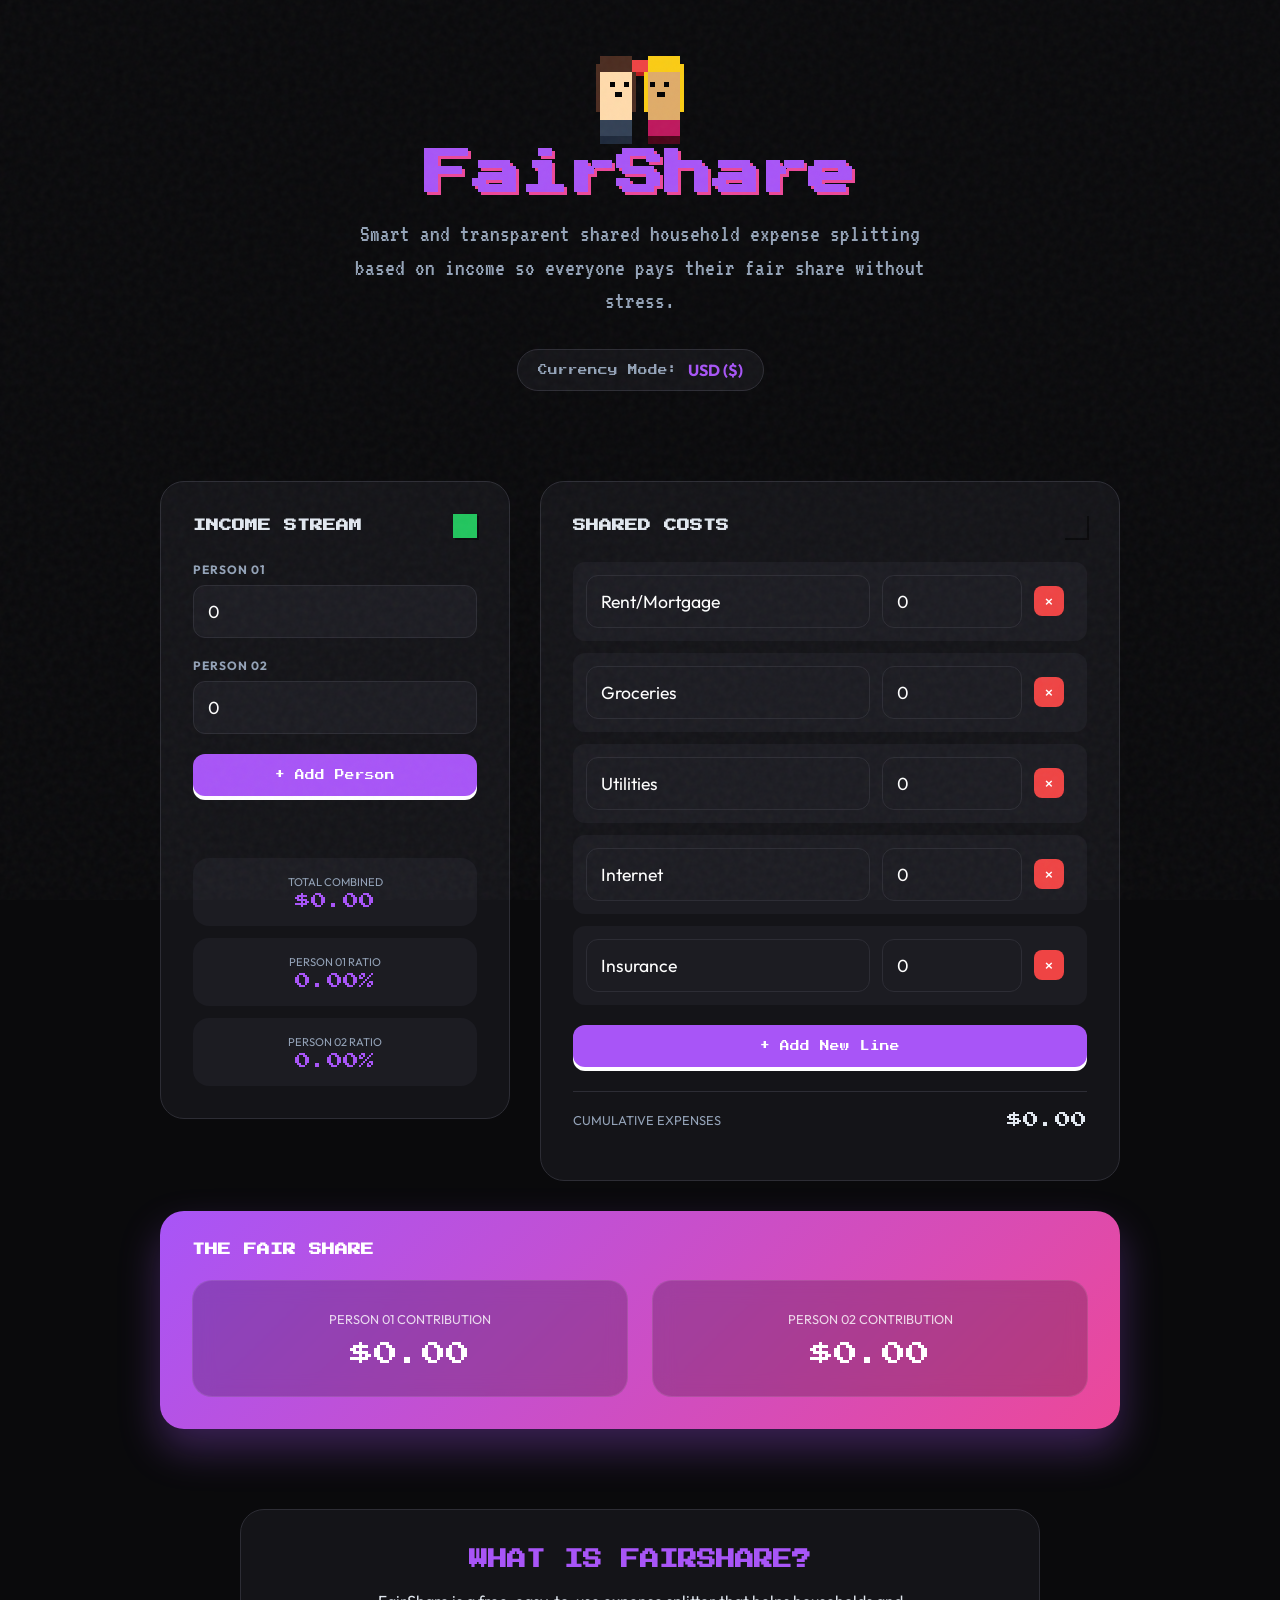
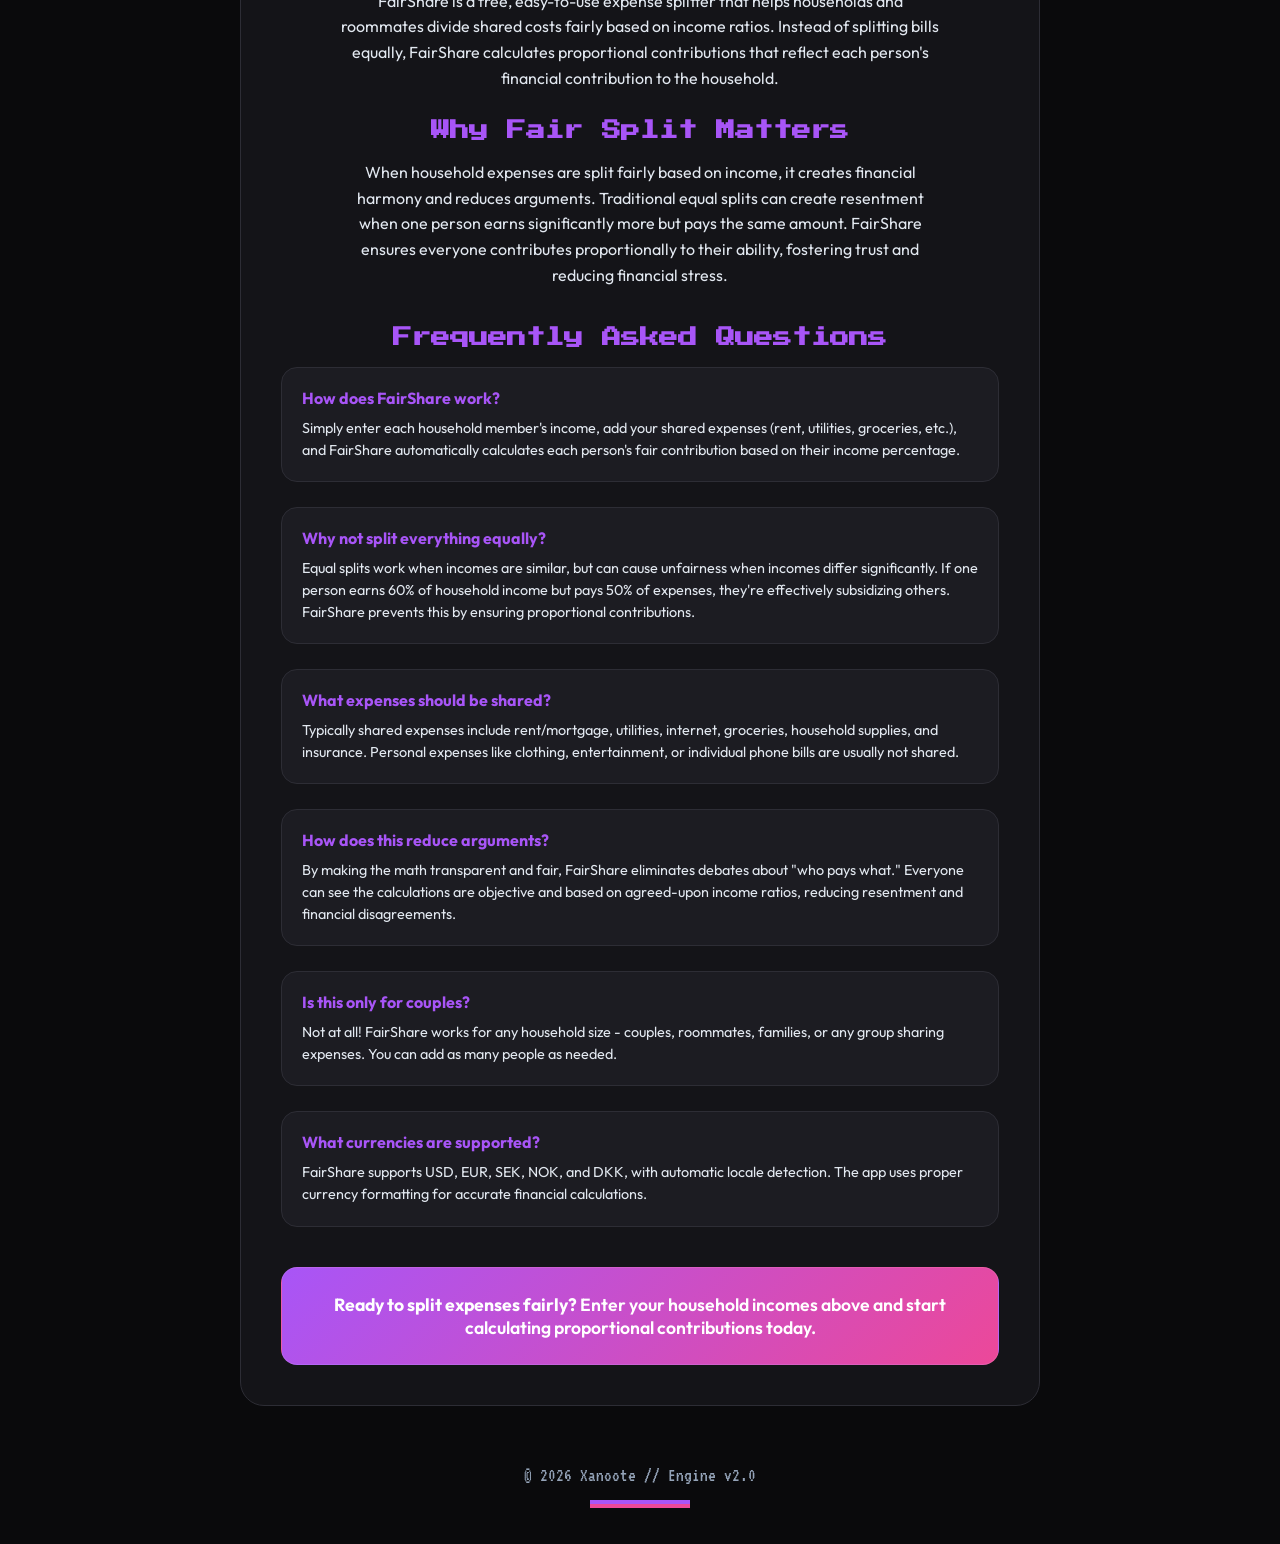
==== commit 5debb37b: "Update descriptions and headings for clarity and consistency in index.html" ====
--- a/fairshare/index.html
+++ b/fairshare/index.html
@@ -32,8 +32,8 @@
             </div>
             <h1 class="glitch-text">FairShare</h1>
             <p class="description">
-                A proportional economy engine for modern households.
-                Split bills based on income ratio, ensuring financial equilibrium.
+                Smart and transparent shared household expense splitting
+                based on income so everyone pays their fair share without stress.
             </p>
             <div class="currency-selector-wrapper">
                 <div class="currency-selector-trigger" id="currency-trigger">
@@ -68,7 +68,7 @@
 
                 <section class="card" id="expense-section">
                     <div class="card-header">
-                        <h2>Shared Outlays</h2>
+                        <h2>Shared Costs</h2>
                         <div class="pixel-icon-small bill-icon"></div>
                     </div>
                     <div id="expenses-list">
@@ -83,7 +83,7 @@
 
                 <section class="card results-card" id="results-section">
                     <div class="card-header">
-                        <h2>The Equilibrium</h2>
+                        <h2>The Fair Share</h2>
                     </div>
                     <div class="results-display" id="results-container">
                         <!-- Dynamically populated by script.js -->
